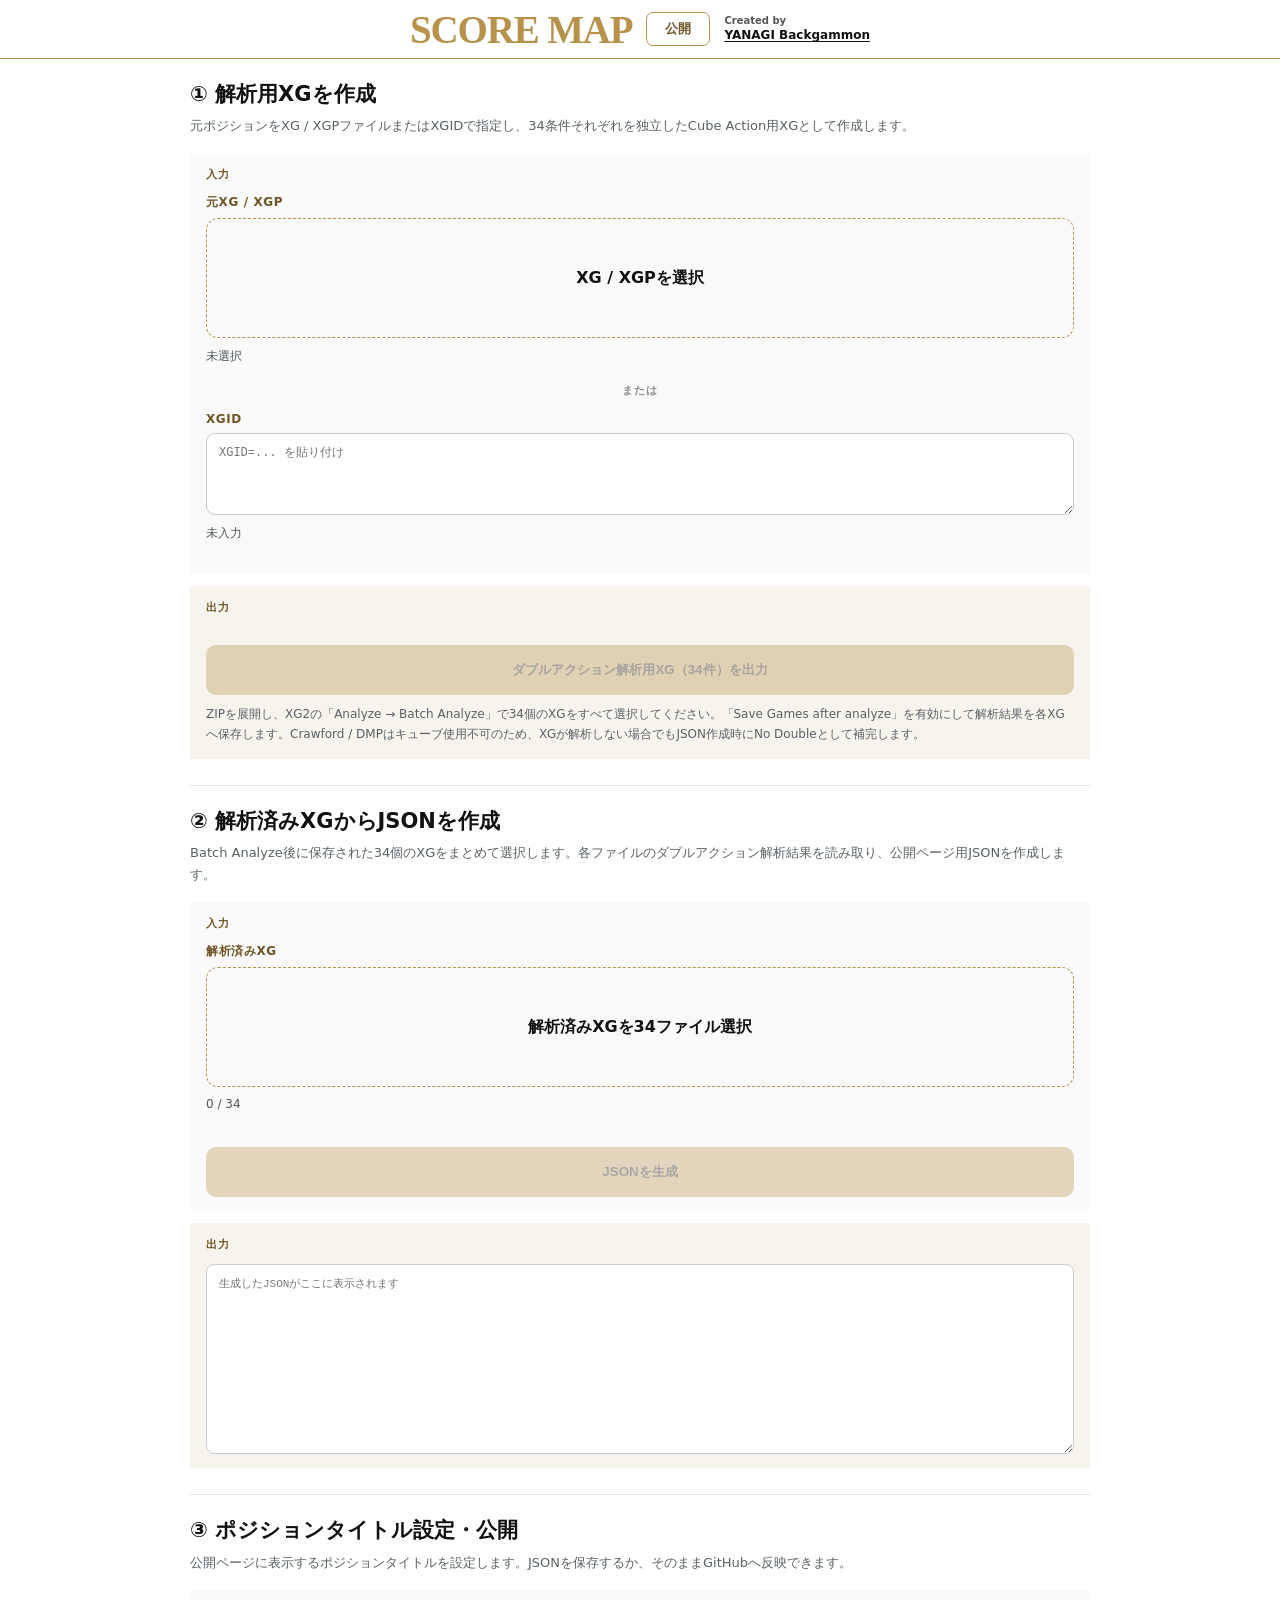
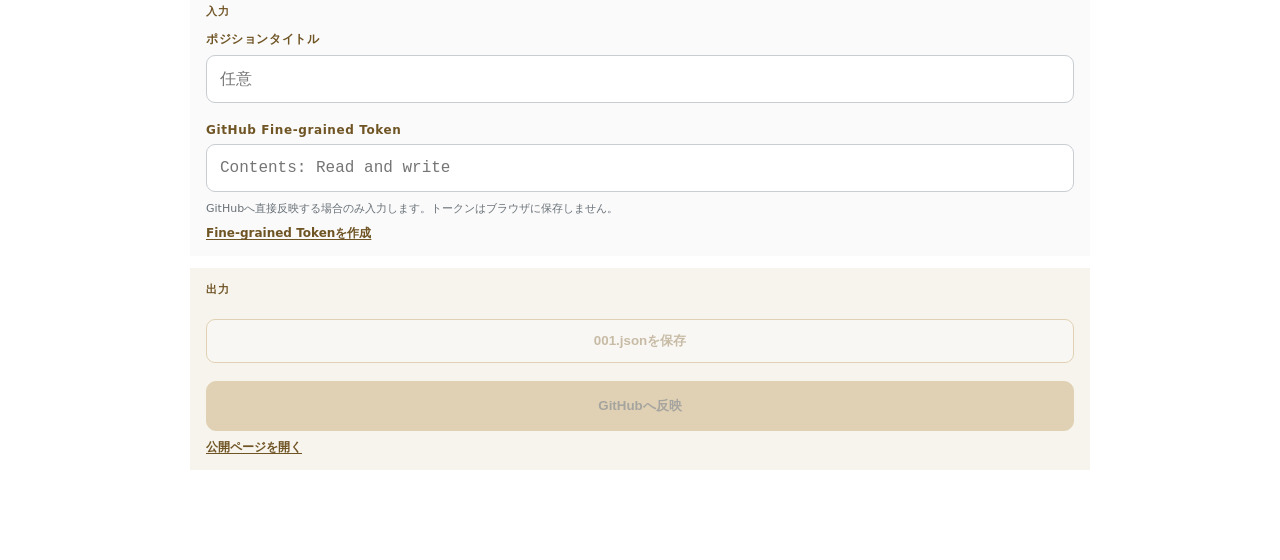
==== import.html @ 4237f1a6 "Add files via upload" ====
<!doctype html>
<html lang="ja">
<head>
  <meta charset="utf-8">
  <meta name="viewport" content="width=device-width,initial-scale=1,viewport-fit=cover">
  <meta name="theme-color" content="#ffffff">
  <title>Score Map | YANAGI Backgammon</title>
  <link rel="stylesheet" href="styles.css?v=17">
</head>
<body>
  <header class="page-header">
    <div class="header-inner">
      <div class="title-group">
        <h1>SCORE MAP</h1>
        <a class="page-switch" href="index.html">公開</a>
        <div class="creator">
          <span>Created by</span>
          <a href="https://yanagibackgammon.github.io/" target="_blank" rel="noopener noreferrer">YANAGI Backgammon</a>
        </div>
      </div>
    </div>
  </header>

  <main class="import-main workflow-main">
    <section class="workflow-step">
      <h2 class="step-title">① 解析用XGを作成</h2>
      <p class="step-description">元ポジションをXG / XGPファイルまたはXGIDで指定し、34条件それぞれを独立したCube Action用XGとして作成します。</p>
      <div class="io-area">
        <div class="io-heading">入力</div>
        <label class="field-label">元XG / XGP</label>
        <div id="drop-zone" class="drop-zone compact-drop" tabindex="0" role="button">
          <strong>XG / XGPを選択</strong>
          <input id="file-input" type="file" accept=".xg,.xgp" hidden>
        </div>
        <div id="file-info" class="file-info">未選択</div>

        <div class="input-or">または</div>

        <label class="field-label" for="xgid-input">XGID</label>
        <textarea id="xgid-input" class="xgid-input" rows="3" spellcheck="false" placeholder="XGID=... を貼り付け"></textarea>
        <div id="xgid-info" class="file-info">未入力</div>
      </div>
      <div class="io-area io-output">
        <div class="io-heading">出力</div>
        <button id="batch-button" class="primary-button" type="button" disabled>ダブルアクション解析用XG（34件）を出力</button>
        <p class="output-note">ZIPを展開し、XG2の「Analyze → Batch Analyze」で34個のXGをすべて選択してください。「Save Games after analyze」を有効にして解析結果を各XGへ保存します。Crawford / DMPはキューブ使用不可のため、XGが解析しない場合でもJSON作成時にNo Doubleとして補完します。</p>
        <p class="import-status" id="batch-status" hidden></p>
      </div>
    </section>

    <section class="workflow-step">
      <h2 class="step-title">② 解析済みXGからJSONを作成</h2>
      <p class="step-description">Batch Analyze後に保存された34個のXGをまとめて選択します。各ファイルのダブルアクション解析結果を読み取り、公開ページ用JSONを作成します。</p>
      <div class="io-area">
        <div class="io-heading">入力</div>
        <label class="field-label">解析済みXG</label>
        <div id="analyzed-zone" class="drop-zone compact-drop" tabindex="0" role="button">
          <strong>解析済みXGを34ファイル選択</strong>
          <input id="analyzed-input" type="file" accept=".xg" multiple hidden>
        </div>
        <div id="analyzed-info" class="file-info">0 / 34</div>
        <button id="json-button" class="primary-button" type="button" disabled>JSONを生成</button>
        <p class="import-status" id="json-status" hidden></p>
      </div>
      <div class="io-area io-output">
        <div class="io-heading">出力</div>
        <textarea id="json-preview" class="json-preview" readonly placeholder="生成したJSONがここに表示されます"></textarea>
      </div>
    </section>

    <section class="workflow-step">
      <h2 class="step-title">③ ポジションタイトル設定・公開</h2>
      <p class="step-description">公開ページに表示するポジションタイトルを設定します。JSONを保存するか、そのままGitHubへ反映できます。</p>
      <div class="io-area">
        <div class="io-heading">入力</div>
        <label class="field-label" for="title-input">ポジションタイトル</label>
        <input id="title-input" class="title-input" type="text" placeholder="任意">

        <label class="field-label" for="github-token">GitHub Fine-grained Token</label>
        <input id="github-token" class="title-input token-input" type="password" autocomplete="off" spellcheck="false" placeholder="Contents: Read and write">
        <p class="token-note">GitHubへ直接反映する場合のみ入力します。トークンはブラウザに保存しません。</p>
        <a class="token-link" href="https://github.com/settings/personal-access-tokens/new?name=Score+Map+Publisher&amp;target_name=yanagibackgammon&amp;expires_in=90&amp;contents=write" target="_blank" rel="noopener noreferrer">Fine-grained Tokenを作成</a>
      </div>
      <div class="io-area io-output">
        <div class="io-heading">出力</div>
        <button id="download-json-button" class="secondary-button" type="button" disabled>001.jsonを保存</button>
        <button id="publish-button" class="primary-button" type="button" disabled>GitHubへ反映</button>
        <p class="import-status" id="publish-status" hidden></p>
        <a id="public-link" class="public-link" href="index.html" hidden>公開ページを開く</a>
      </div>
    </section>
  </main>

  <script src="xg-batch.js?v=18"></script>
  <script src="import.js?v=18"></script>
</body>
</html>
---- styles.css ----
:root {
  --theme:#B7924B;
  --active:#6F5424;
  --black:#000;
  --white:#fff;
  --gray:#d9d9d9;
  --line:#c8cdd1;
  --muted:#6f777d;
  --surface:#fff;
  --soft:#f6f7f8;
}
*{box-sizing:border-box}
html{background:var(--white);-webkit-text-size-adjust:100%}
body{margin:0;min-height:100vh;color:#111;background:var(--white);font-family:Inter,"Noto Sans JP","Yu Gothic",Meiryo,system-ui,sans-serif}
.page-header{position:sticky;top:0;z-index:20;min-height:58px;padding:8px 0;display:flex;align-items:center;justify-content:center;background:#fff;border-bottom:1px solid var(--theme)}
.header-inner{position:relative;width:min(1580px,calc(100% - 32px));min-height:42px;display:flex;align-items:center;justify-content:center}
.title-group{display:inline-flex;align-items:center;gap:14px;white-space:nowrap}
h1{margin:0;color:var(--theme);font-family:Georgia,"Times New Roman",serif;font-size:39px;line-height:1;letter-spacing:-.03em}
.creator{display:flex;flex-direction:column;align-items:flex-start;justify-content:center;line-height:1.1;color:#555;font-size:10px;font-weight:600}
.creator a{margin-top:3px;color:#111;font-size:12px;font-weight:700;text-decoration:underline;text-underline-offset:2px}
.page-switch{display:inline-flex;align-items:center;justify-content:center;min-width:64px;height:34px;padding:0 14px;border:1px solid var(--theme);border-radius:7px;background:#fff;color:var(--active);font-size:13px;font-weight:800;text-decoration:none}
.page-switch:hover{background:#fbf7ef}
main{width:min(1580px,calc(100% - 32px));margin:0 auto;padding:18px 0 48px}
.content-grid{display:grid;grid-template-columns:minmax(360px,.88fr) minmax(720px,1.45fr);gap:16px;align-items:start}
.position-card,.map-card{min-width:0;background:#fff}
.position-card{display:flex;flex-direction:column;margin:0;overflow:hidden}
.position-title{flex:0 0 auto;margin:0 0 6px;padding:0 0 5px;border-bottom:2px solid var(--theme);font-size:22px;font-weight:800;line-height:1.18;color:#111;overflow-wrap:anywhere}
.position-title[hidden]{display:none}
.board-wrap{flex:0 0 auto;min-height:0;padding:0;display:flex;align-items:flex-start;justify-content:center;background:#fff;line-height:0}
.board-wrap svg{display:block;width:100%;height:auto;max-width:760px;background:#fff}
.map-card{display:block;min-width:0;overflow:hidden}
.table-scroll{width:100%;height:100%;overflow-x:auto;padding:0;background:#fff}
.score-table{width:100%;min-width:760px;height:100%;display:grid;grid-template-columns:72px repeat(6,minmax(0,1fr));grid-template-rows:48px repeat(6,minmax(0,1fr));gap:2px;border:0;border-collapse:separate;border-spacing:0;table-layout:fixed}
.score-table thead,.score-table tbody,.score-table tr{display:contents}
.score-table th,.score-table td{min-width:0;min-height:0;border:1px solid #c8cdd1;text-align:center;vertical-align:middle;padding:4px;display:flex;align-items:center;justify-content:center;overflow:hidden}
.score-table thead th{font-size:13px;font-weight:800}
.score-table th.corner{background:#fff;color:#111}
.score-table th.white-axis{background:#fff;color:#111;font-size:13px;font-weight:800}
.score-table th.black-axis{background:#000;color:#fff;font-size:13px;font-weight:800;line-height:1.05}

.axis-label{display:block}
.axis-label-mobile{display:none}
.score-cell{position:relative;background:#fafafa;color:#111;font-size:14px;font-weight:700;transition:background .15s ease}
.score-cell .move{display:block;line-height:1.2;overflow-wrap:anywhere}
.score-cell.empty .move{color:#9aa0a5;font-weight:500}
.score-cell.invalid{background:#f2f3f4;color:#a4a9ad;background-image:linear-gradient(135deg,transparent 49%,#c7ccd0 50%,transparent 51%)}
.score-cell.invalid .invalid-label{position:absolute;left:3px;right:3px;z-index:1;color:#4c5358;font-size:9px;font-weight:900;line-height:1;letter-spacing:.01em;white-space:nowrap;text-shadow:0 1px 0 #fff}
.score-cell.invalid .invalid-label.top{top:4px}
.score-cell.invalid .invalid-label.bottom{bottom:4px}
.score-cell[data-move]{cursor:default}
.legend{display:flex;flex-wrap:wrap;gap:8px 14px;padding:10px 0 0}
.legend:empty{display:none}
.legend-item{display:inline-flex;align-items:center;gap:6px;font-size:12px;color:#444b50}
.legend-swatch{width:14px;height:14px;border:1px solid rgba(0,0,0,.2);border-radius:3px}
.import-main{width:min(900px,calc(100% - 24px));display:block}
.import-card{padding:18px 0;background:#fff}
.field-label{display:block;margin:0 0 7px;color:var(--active);font-size:12px;font-weight:800;letter-spacing:.05em}
.title-input{width:100%;height:48px;margin-bottom:20px;padding:0 13px;border:1px solid var(--line);border-radius:9px;background:#fff;color:#111;font:inherit;outline:none}
.title-input:focus{border-color:var(--theme);box-shadow:0 0 0 2px rgba(183,146,75,.12)}
.drop-zone{min-height:180px;border:1px dashed var(--theme);border-radius:12px;display:flex;flex-direction:column;align-items:center;justify-content:center;gap:8px;padding:24px;text-align:center;cursor:pointer;background:#fafafa}
.drop-zone.is-dragging{background:#f6f0e5;border-style:solid}
.drop-zone span{color:#70787e;font-size:12px}
.file-info{margin:10px 0 18px;color:#50575c;font-size:12px}
.primary-button{width:100%;height:50px;margin-top:18px;border:1px solid var(--theme);border-radius:10px;background:var(--theme);color:#111;font-weight:900;cursor:pointer}
.primary-button:disabled{opacity:.35;cursor:not-allowed}
.import-status{margin:12px 0 0;color:#70787e;font-size:12px;text-align:center}
@media(min-width:1101px){
  .position-card{height:auto}
  .map-card{height:auto}
  .board-wrap svg{max-height:none;object-fit:contain}
}
@media(max-width:1100px){
  main{width:min(980px,calc(100% - 24px))}
  .content-grid{display:block}
  .position-card{margin-bottom:14px}
  .position-title{margin-bottom:5px}
  .board-wrap svg{width:min(100%,780px)}
  .score-table{height:auto;grid-template-rows:48px repeat(6,76px)}
}

@media(max-width:900px){
  .table-scroll{padding:0 8px;overflow-x:hidden}
  .score-table{width:100%;min-width:0;grid-template-columns:36px repeat(6,minmax(0,1fr));gap:1px}
  .score-table th,.score-table td{min-width:0}
  .axis-label-desktop{display:none}
  .axis-label-mobile{display:block}
}
@media(max-width:720px){
  .header-inner{width:calc(100% - 16px)}
  .page-switch{min-width:52px;height:30px;padding:0 10px;font-size:12px}
  h1{font-size:31px}
  .title-group{gap:10px}
  .creator{font-size:9px}.creator a{font-size:11px}
  main{width:100%;padding-top:10px}
  .position-card{padding:0 8px}
  .position-title{margin-bottom:6px;padding-bottom:5px;font-size:19px}
  .board-wrap{padding:0}
  .table-scroll{padding:0 8px;overflow-x:hidden}
  .score-table{width:100%;min-width:0;grid-template-columns:36px repeat(6,minmax(0,1fr));grid-template-rows:40px repeat(6,60px);gap:1px}
  .score-table th,.score-table td{padding:2px;min-width:0}
  .score-table thead th,.score-table th.white-axis,.score-table th.black-axis{font-size:11px;line-height:1}
  .score-cell{font-size:11px}
  .score-cell .move{font-size:11px;line-height:1.1;overflow-wrap:anywhere;word-break:break-word}
  .axis-label-desktop{display:none}
  .axis-label-mobile{display:block}
  .score-cell.invalid .invalid-label{font-size:7px;letter-spacing:-.02em}
  .legend{padding:10px 8px 0}
  .import-main{width:calc(100% - 16px)}.import-card{padding:12px 0}
}

.workflow-main{padding-bottom:64px}
.workflow-step{padding:22px 0 26px;border-bottom:1px solid #e4e6e8}
.workflow-step:first-child{padding-top:4px}
.workflow-step:last-child{border-bottom:0}
.step-title{margin:0 0 7px;color:#111;font-size:21px;line-height:1.3;font-weight:900}
.step-description{margin:0 0 16px;color:#596167;font-size:13px;line-height:1.7}
.io-area{margin-top:12px;padding:14px 16px;background:#fafafa}
.io-output{background:#f7f4ed}
.io-heading{margin:0 0 12px;color:var(--active);font-size:11px;font-weight:900;letter-spacing:.12em}
.compact-drop{min-height:120px}
.json-preview{display:block;width:100%;height:190px;resize:vertical;padding:11px 12px;border:1px solid var(--line);border-radius:8px;background:#fff;color:#222;font:11px/1.55 Consolas,"SFMono-Regular",monospace;outline:none}
.secondary-button{width:100%;height:44px;margin-top:10px;border:1px solid var(--theme);border-radius:9px;background:#fff;color:var(--active);font-weight:900;cursor:pointer}
.secondary-button:disabled{opacity:.35;cursor:not-allowed}
.token-input{margin-bottom:8px;font-family:Consolas,"SFMono-Regular",monospace}
.token-note{margin:0;color:#687076;font-size:11px;line-height:1.6}
.token-link,.public-link{display:inline-block;margin-top:8px;color:var(--active);font-size:12px;font-weight:800;text-underline-offset:2px}
.import-status.is-error{color:#a12622!important}
.workflow-step code{font-family:Consolas,"SFMono-Regular",monospace;font-size:.94em}
@media(max-width:720px){
  .workflow-step{padding:18px 8px 22px}
  .workflow-step:first-child{padding-top:2px}
  .step-title{font-size:18px}
  .step-description{font-size:12px}
  .io-area{padding:12px}
  .drop-zone{min-height:130px;padding:18px}
  .compact-drop{min-height:105px}
  .json-preview{height:160px}
}
.input-or{margin:14px 0;color:#8a9095;font-size:11px;font-weight:800;text-align:center;letter-spacing:.08em}
.xgid-input{display:block;width:100%;min-height:82px;resize:vertical;padding:10px 12px;border:1px solid var(--line);border-radius:9px;background:#fff;color:#111;font:12px/1.5 Consolas,"SFMono-Regular",monospace;outline:none}
.xgid-input:focus{border-color:var(--theme);box-shadow:0 0 0 2px rgba(183,146,75,.12)}
.output-note{margin:10px 0 0;color:#596167;font-size:12px;line-height:1.65}
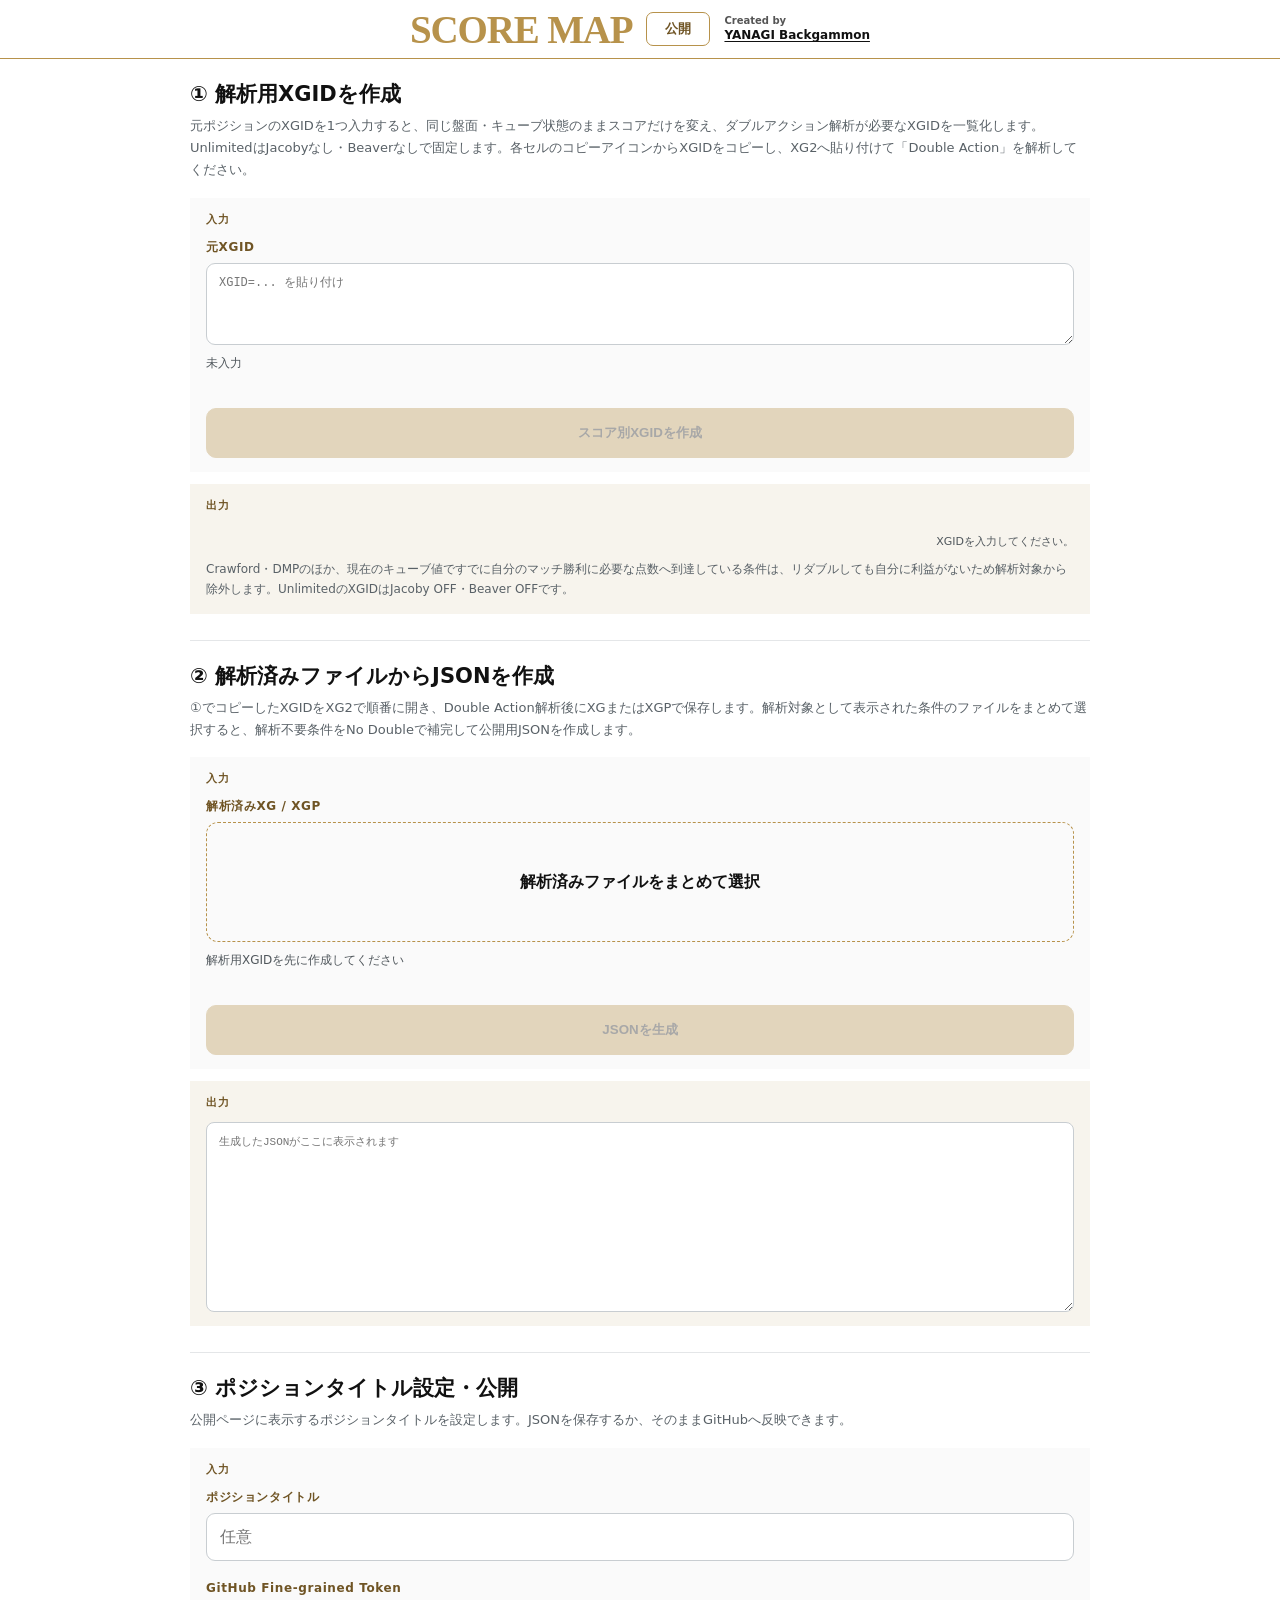
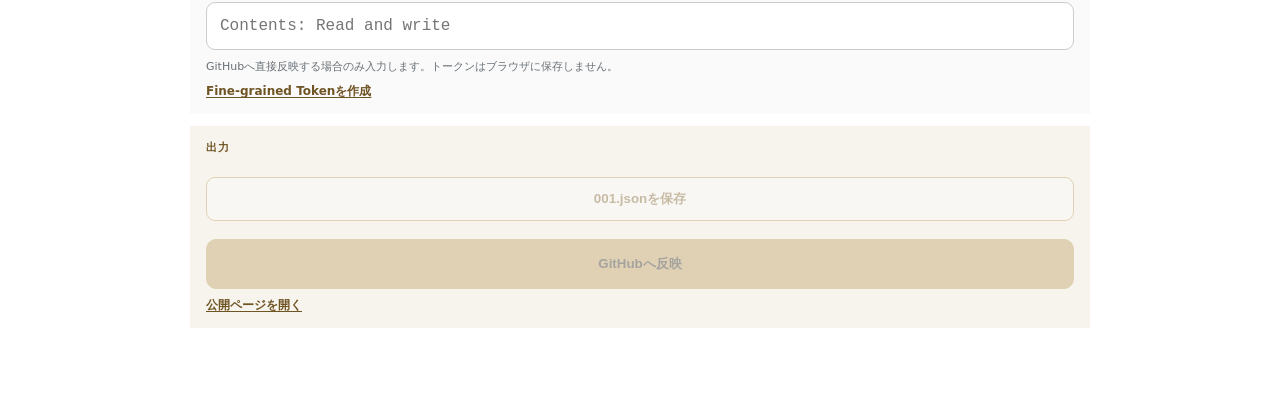
==== commit 85098497: "Add files via upload" ====
--- a/import.html
+++ b/import.html
@@ -5,7 +5,7 @@
   <meta name="viewport" content="width=device-width,initial-scale=1,viewport-fit=cover">
   <meta name="theme-color" content="#ffffff">
   <title>Score Map | YANAGI Backgammon</title>
-  <link rel="stylesheet" href="styles.css?v=17">
+  <link rel="stylesheet" href="styles.css?v=19">
 </head>
 <body>
   <header class="page-header">
@@ -23,42 +23,37 @@
 
   <main class="import-main workflow-main">
     <section class="workflow-step">
-      <h2 class="step-title">① 解析用XGを作成</h2>
-      <p class="step-description">元ポジションをXG / XGPファイルまたはXGIDで指定し、34条件それぞれを独立したCube Action用XGとして作成します。</p>
+      <h2 class="step-title">① 解析用XGIDを作成</h2>
+      <p class="step-description">元ポジションのXGIDを1つ入力すると、同じ盤面・キューブ状態のままスコアだけを変え、ダブルアクション解析が必要なXGIDを一覧化します。UnlimitedはJacobyなし・Beaverなしで固定します。各セルのコピーアイコンからXGIDをコピーし、XG2へ貼り付けて「Double Action」を解析してください。</p>
       <div class="io-area">
         <div class="io-heading">入力</div>
-        <label class="field-label">元XG / XGP</label>
-        <div id="drop-zone" class="drop-zone compact-drop" tabindex="0" role="button">
-          <strong>XG / XGPを選択</strong>
-          <input id="file-input" type="file" accept=".xg,.xgp" hidden>
-        </div>
-        <div id="file-info" class="file-info">未選択</div>
-
-        <div class="input-or">または</div>
-
-        <label class="field-label" for="xgid-input">XGID</label>
+        <label class="field-label" for="xgid-input">元XGID</label>
         <textarea id="xgid-input" class="xgid-input" rows="3" spellcheck="false" placeholder="XGID=... を貼り付け"></textarea>
         <div id="xgid-info" class="file-info">未入力</div>
+        <button id="xgid-generate-button" class="primary-button" type="button" disabled>スコア別XGIDを作成</button>
+        <p class="import-status" id="xgid-status" hidden></p>
       </div>
       <div class="io-area io-output">
         <div class="io-heading">出力</div>
-        <button id="batch-button" class="primary-button" type="button" disabled>ダブルアクション解析用XG（34件）を出力</button>
-        <p class="output-note">ZIPを展開し、XG2の「Analyze → Batch Analyze」で34個のXGをすべて選択してください。「Save Games after analyze」を有効にして解析結果を各XGへ保存します。Crawford / DMPはキューブ使用不可のため、XGが解析しない場合でもJSON作成時にNo Doubleとして補完します。</p>
-        <p class="import-status" id="batch-status" hidden></p>
+        <div class="xgid-map-wrap">
+          <table id="xgid-score-table" class="xgid-score-table" aria-label="Score Map XGID copy table"></table>
+        </div>
+        <div class="xgid-map-summary" id="xgid-map-summary">XGIDを入力してください。</div>
+        <p class="output-note">Crawford・DMPのほか、現在のキューブ値ですでに自分のマッチ勝利に必要な点数へ到達している条件は、リダブルしても自分に利益がないため解析対象から除外します。UnlimitedのXGIDはJacoby OFF・Beaver OFFです。</p>
       </div>
     </section>
 
     <section class="workflow-step">
-      <h2 class="step-title">② 解析済みXGからJSONを作成</h2>
-      <p class="step-description">Batch Analyze後に保存された34個のXGをまとめて選択します。各ファイルのダブルアクション解析結果を読み取り、公開ページ用JSONを作成します。</p>
+      <h2 class="step-title">② 解析済みファイルからJSONを作成</h2>
+      <p class="step-description">①でコピーしたXGIDをXG2で順番に開き、Double Action解析後にXGまたはXGPで保存します。解析対象として表示された条件のファイルをまとめて選択すると、解析不要条件をNo Doubleで補完して公開用JSONを作成します。</p>
       <div class="io-area">
         <div class="io-heading">入力</div>
-        <label class="field-label">解析済みXG</label>
+        <label class="field-label">解析済みXG / XGP</label>
         <div id="analyzed-zone" class="drop-zone compact-drop" tabindex="0" role="button">
-          <strong>解析済みXGを34ファイル選択</strong>
-          <input id="analyzed-input" type="file" accept=".xg" multiple hidden>
+          <strong>解析済みファイルをまとめて選択</strong>
+          <input id="analyzed-input" type="file" accept=".xg,.xgp" multiple hidden>
         </div>
-        <div id="analyzed-info" class="file-info">0 / 34</div>
+        <div id="analyzed-info" class="file-info">解析用XGIDを先に作成してください</div>
         <button id="json-button" class="primary-button" type="button" disabled>JSONを生成</button>
         <p class="import-status" id="json-status" hidden></p>
       </div>
@@ -91,7 +86,7 @@
     </section>
   </main>
 
-  <script src="xg-batch.js?v=18"></script>
-  <script src="import.js?v=18"></script>
+  <script src="xg-batch.js?v=19"></script>
+  <script src="import.js?v=19"></script>
 </body>
 </html>
--- a/styles.css
+++ b/styles.css
@@ -140,3 +140,27 @@
 .xgid-input{display:block;width:100%;min-height:82px;resize:vertical;padding:10px 12px;border:1px solid var(--line);border-radius:9px;background:#fff;color:#111;font:12px/1.5 Consolas,"SFMono-Regular",monospace;outline:none}
 .xgid-input:focus{border-color:var(--theme);box-shadow:0 0 0 2px rgba(183,146,75,.12)}
 .output-note{margin:10px 0 0;color:#596167;font-size:12px;line-height:1.65}
+
+/* v19: compact score-by-score XGID copy map */
+.xgid-map-wrap{width:100%;overflow:hidden;background:#fff}
+.xgid-score-table{width:100%;border-collapse:separate;border-spacing:1px;table-layout:fixed;background:#fff}
+.xgid-score-table th,.xgid-score-table td{height:44px;padding:0;border:1px solid #c8cdd1;text-align:center;vertical-align:middle}
+.xgid-score-table .xgid-corner{width:42px;background:#fff}
+.xgid-score-table .xgid-white-axis{background:#fff;color:#111;font-size:11px;font-weight:900}
+.xgid-score-table .xgid-black-axis{width:42px;background:#000;color:#fff;font-size:11px;font-weight:900}
+.xgid-cell{position:relative;background:#fafafa}
+.xgid-cell.invalid{background:#f2f3f4;background-image:linear-gradient(135deg,transparent 49%,#c7ccd0 50%,transparent 51%)}
+.xgid-cell.excluded{background:#f5f6f7;color:#a5abb0;font-size:15px;font-weight:700}
+.xgid-copy{width:100%;height:100%;display:flex;align-items:center;justify-content:center;border:0;background:transparent;color:var(--active);cursor:pointer}
+.xgid-copy:hover{background:#f6f0e5}
+.xgid-copy:focus-visible{outline:2px solid var(--theme);outline-offset:-3px}
+.xgid-copy svg{width:18px;height:18px;fill:none;stroke:currentColor;stroke-width:1.8;stroke-linecap:round;stroke-linejoin:round}
+.xgid-copy.copied{background:#efe5d2;color:#3f602f}
+.xgid-map-summary{margin-top:9px;color:#50575c;font-size:11px;line-height:1.5;text-align:right}
+@media(max-width:720px){
+  .xgid-score-table th,.xgid-score-table td{height:38px}
+  .xgid-score-table .xgid-corner,.xgid-score-table .xgid-black-axis{width:34px}
+  .xgid-score-table .xgid-white-axis,.xgid-score-table .xgid-black-axis{font-size:10px}
+  .xgid-copy svg{width:16px;height:16px}
+  .xgid-map-summary{text-align:left}
+}
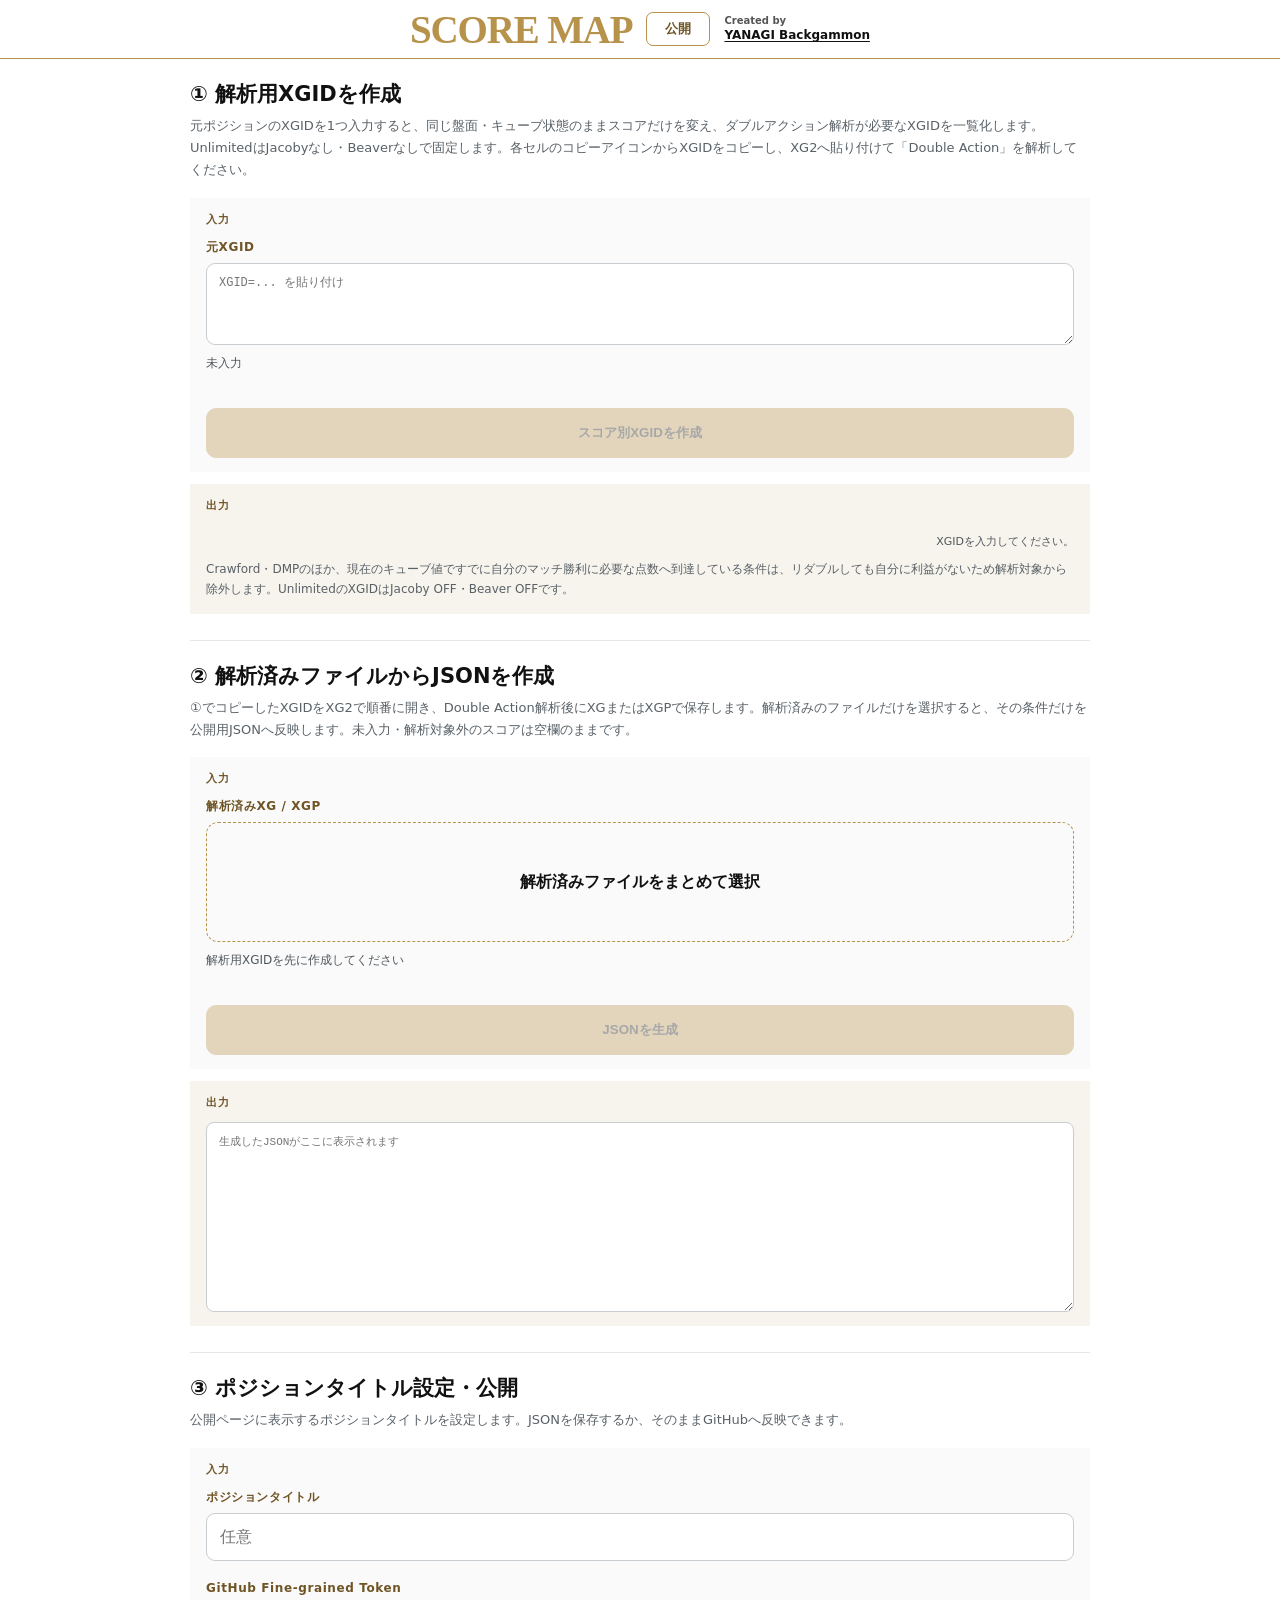
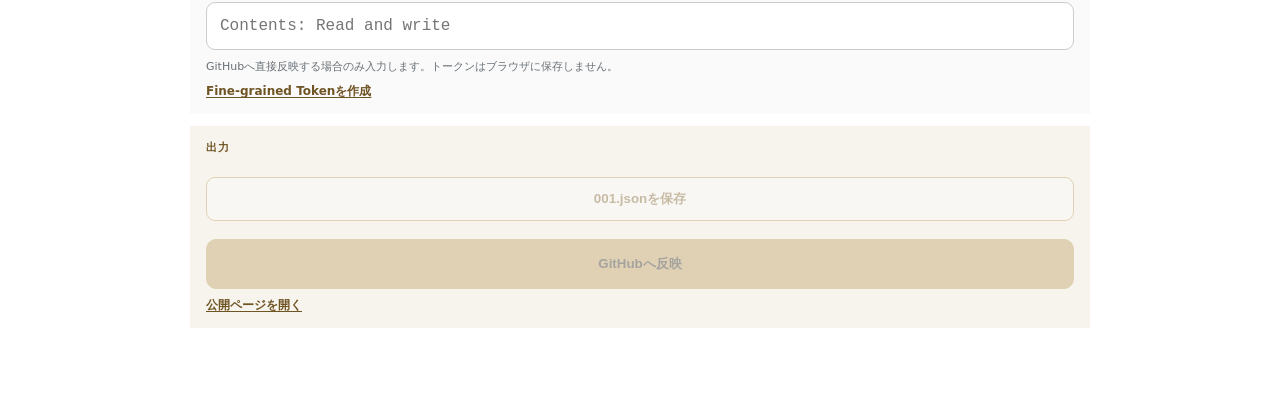
==== commit cd7cf622: "Add files via upload" ====
--- a/import.html
+++ b/import.html
@@ -5,7 +5,7 @@
   <meta name="viewport" content="width=device-width,initial-scale=1,viewport-fit=cover">
   <meta name="theme-color" content="#ffffff">
   <title>Score Map | YANAGI Backgammon</title>
-  <link rel="stylesheet" href="styles.css?v=19">
+  <link rel="stylesheet" href="styles.css?v=21">
 </head>
 <body>
   <header class="page-header">
@@ -45,7 +45,7 @@
 
     <section class="workflow-step">
       <h2 class="step-title">② 解析済みファイルからJSONを作成</h2>
-      <p class="step-description">①でコピーしたXGIDをXG2で順番に開き、Double Action解析後にXGまたはXGPで保存します。解析対象として表示された条件のファイルをまとめて選択すると、解析不要条件をNo Doubleで補完して公開用JSONを作成します。</p>
+      <p class="step-description">①でコピーしたXGIDをXG2で順番に開き、Double Action解析後にXGまたはXGPで保存します。解析済みのファイルだけを選択すると、その条件だけを公開用JSONへ反映します。未入力・解析対象外のスコアは空欄のままです。</p>
       <div class="io-area">
         <div class="io-heading">入力</div>
         <label class="field-label">解析済みXG / XGP</label>
@@ -86,7 +86,7 @@
     </section>
   </main>
 
-  <script src="xg-batch.js?v=19"></script>
-  <script src="import.js?v=19"></script>
+  <script src="xg-batch.js?v=21"></script>
+  <script src="import.js?v=21"></script>
 </body>
 </html>
--- a/styles.css
+++ b/styles.css
@@ -164,3 +164,11 @@
   .xgid-copy svg{width:16px;height:16px}
   .xgid-map-summary{text-align:left}
 }
+
+/* v20: cells without a record/input have no outer border */
+.score-cell.empty,
+.score-cell.invalid,
+.xgid-cell.excluded,
+.xgid-cell.invalid{
+  border-color:transparent;
+}
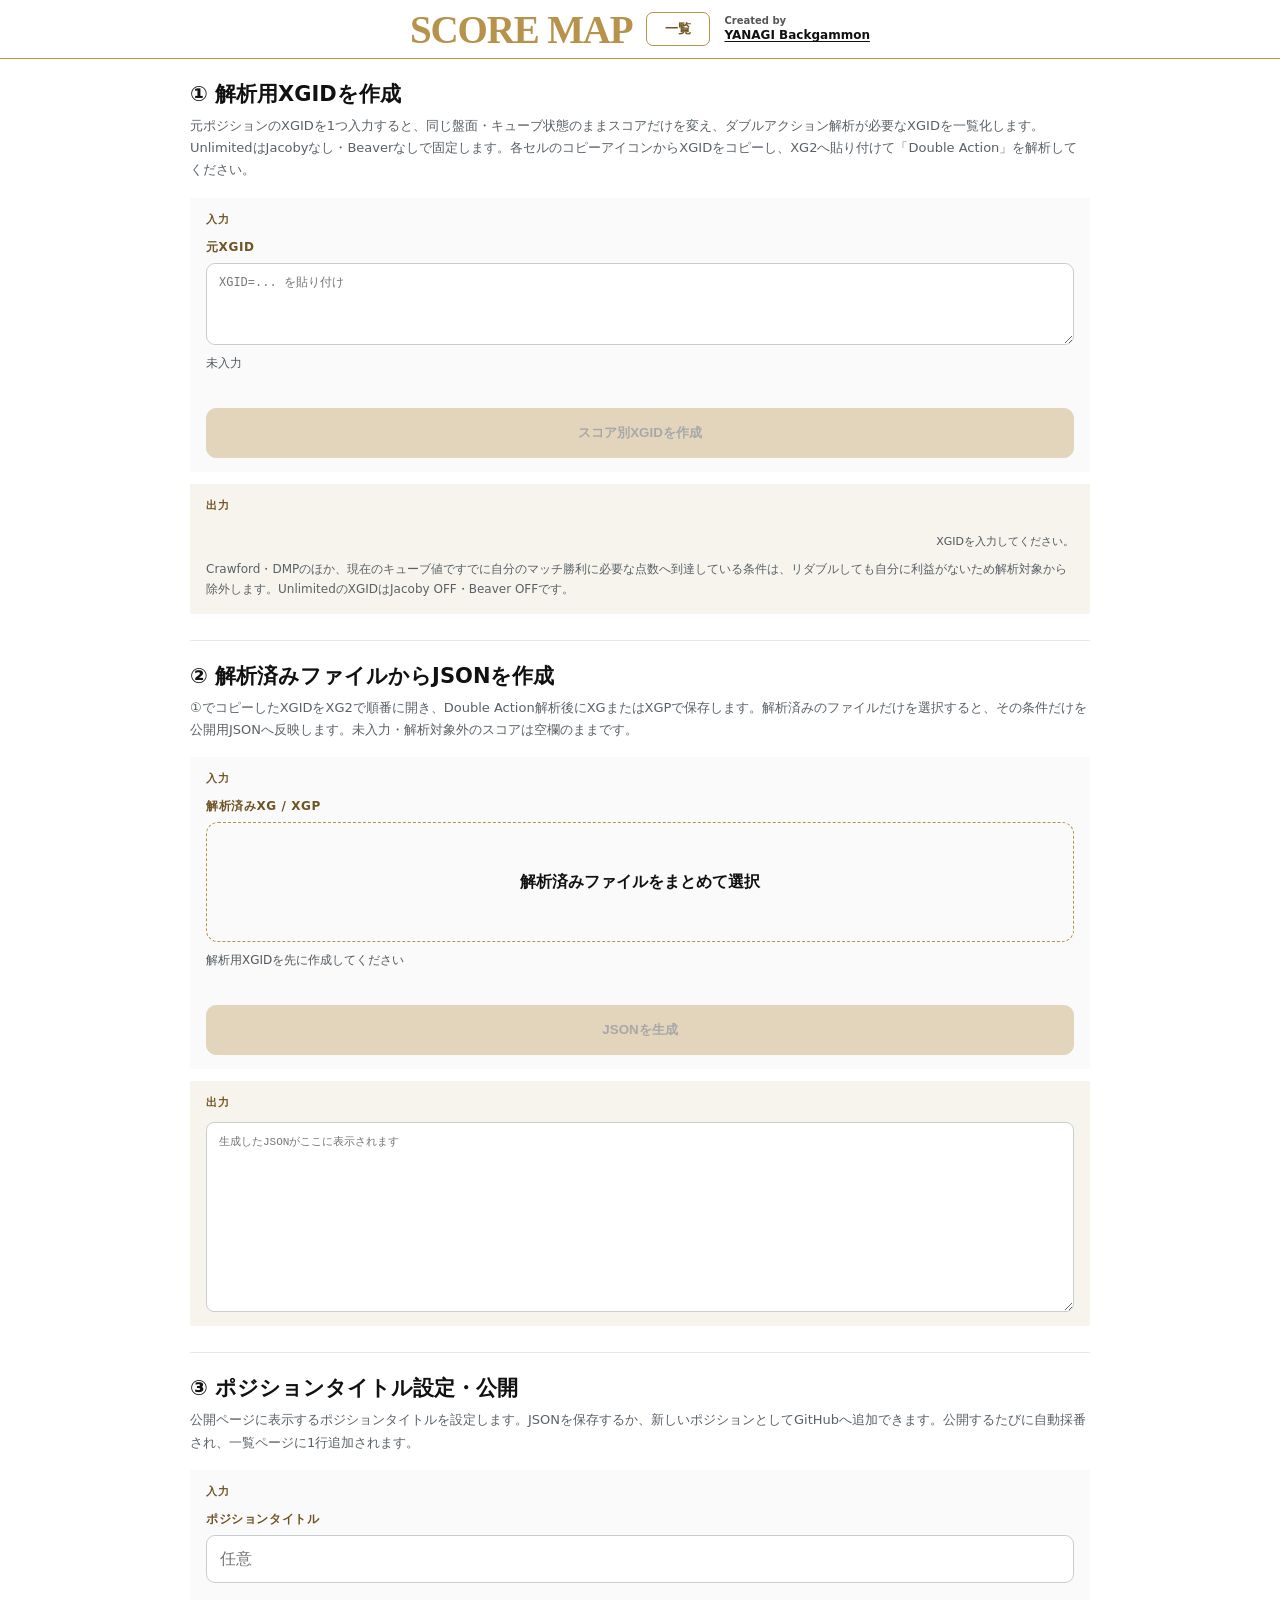
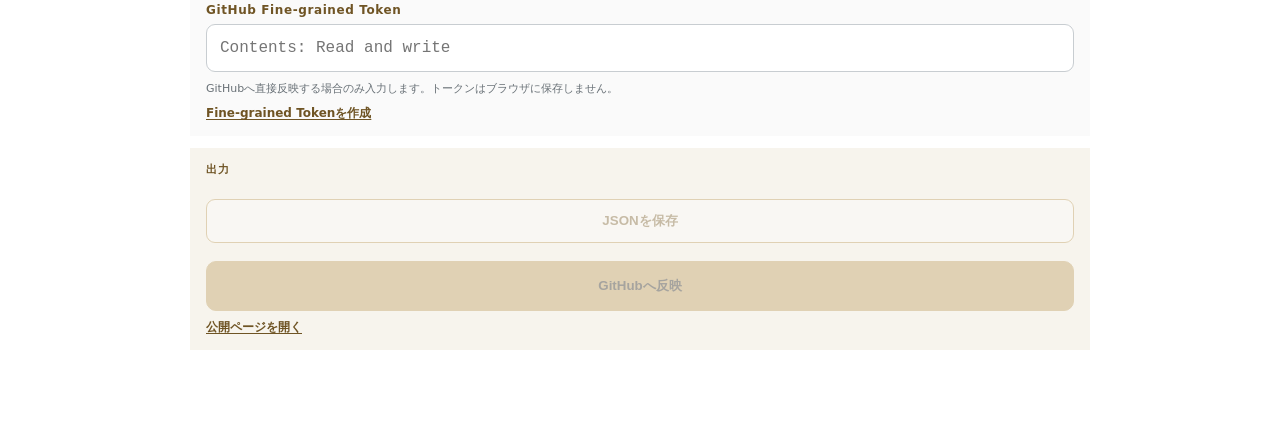
==== commit e19d5c27: "Add files via upload" ====
--- a/import.html
+++ b/import.html
@@ -5,14 +5,14 @@
   <meta name="viewport" content="width=device-width,initial-scale=1,viewport-fit=cover">
   <meta name="theme-color" content="#ffffff">
   <title>Score Map | YANAGI Backgammon</title>
-  <link rel="stylesheet" href="styles.css?v=21">
+  <link rel="stylesheet" href="styles.css?v=24">
 </head>
 <body>
   <header class="page-header">
     <div class="header-inner">
       <div class="title-group">
         <h1>SCORE MAP</h1>
-        <a class="page-switch" href="index.html">公開</a>
+        <a class="page-switch" href="index.html">一覧</a>
         <div class="creator">
           <span>Created by</span>
           <a href="https://yanagibackgammon.github.io/" target="_blank" rel="noopener noreferrer">YANAGI Backgammon</a>
@@ -65,7 +65,7 @@
 
     <section class="workflow-step">
       <h2 class="step-title">③ ポジションタイトル設定・公開</h2>
-      <p class="step-description">公開ページに表示するポジションタイトルを設定します。JSONを保存するか、そのままGitHubへ反映できます。</p>
+      <p class="step-description">公開ページに表示するポジションタイトルを設定します。JSONを保存するか、新しいポジションとしてGitHubへ追加できます。公開するたびに自動採番され、一覧ページに1行追加されます。</p>
       <div class="io-area">
         <div class="io-heading">入力</div>
         <label class="field-label" for="title-input">ポジションタイトル</label>
@@ -78,7 +78,7 @@
       </div>
       <div class="io-area io-output">
         <div class="io-heading">出力</div>
-        <button id="download-json-button" class="secondary-button" type="button" disabled>001.jsonを保存</button>
+        <button id="download-json-button" class="secondary-button" type="button" disabled>JSONを保存</button>
         <button id="publish-button" class="primary-button" type="button" disabled>GitHubへ反映</button>
         <p class="import-status" id="publish-status" hidden></p>
         <a id="public-link" class="public-link" href="index.html" hidden>公開ページを開く</a>
@@ -86,7 +86,7 @@
     </section>
   </main>
 
-  <script src="xg-batch.js?v=21"></script>
-  <script src="import.js?v=21"></script>
+  <script src="xg-batch.js?v=24"></script>
+  <script src="import.js?v=24"></script>
 </body>
 </html>
--- a/styles.css
+++ b/styles.css
@@ -172,3 +172,42 @@
 .xgid-cell.invalid{
   border-color:transparent;
 }
+
+/* v23: best action + compact error/blunder alternative */
+.score-cell{flex-direction:column;gap:4px}
+.score-cell .move{flex:0 0 auto}
+.score-cell .error-line{display:flex;align-items:baseline;justify-content:center;gap:5px;max-width:100%;color:rgba(17,17,17,.68);font-size:10px;font-weight:600;line-height:1.15;white-space:nowrap}
+.score-cell .error-action{overflow:hidden;text-overflow:ellipsis}
+.score-cell .error-value{flex:0 0 auto;font-variant-numeric:tabular-nums}
+@media(max-width:720px){
+  .score-cell{gap:3px}
+  .score-cell .error-line{gap:3px;font-size:8px;line-height:1.05}
+}
+
+/* v24: automatic cube label */
+.score-cell .automatic-label{display:block;flex:0 0 auto;margin-bottom:-1px;color:rgba(17,17,17,.58);font-size:9px;font-weight:800;line-height:1;letter-spacing:.02em}
+.score-cell.automatic{gap:3px}
+@media(max-width:720px){
+  .score-cell .automatic-label{font-size:7px;line-height:1}
+  .score-cell.automatic{gap:2px}
+}
+
+/* v24: root position list */
+.list-main{width:min(980px,calc(100% - 32px));padding-top:24px}
+.list-title{margin:0 0 12px;padding-bottom:8px;border-bottom:2px solid var(--theme);font-size:20px;font-weight:900;line-height:1.2}
+.position-list{border-top:1px solid #e1e4e6}
+.position-list-row{min-height:52px;padding:0 14px;display:flex;align-items:center;justify-content:space-between;gap:16px;border-bottom:1px solid #e1e4e6;color:#111;text-decoration:none;background:#fff}
+.position-list-row:hover{background:#faf8f3}
+.position-list-name{min-width:0;font-size:14px;font-weight:800;overflow-wrap:anywhere}
+.position-list-arrow{flex:0 0 auto;color:var(--theme);font-size:25px;font-weight:400;line-height:1}
+.position-list-status{margin:18px 0 0;color:#737b80;font-size:12px;text-align:center}
+@media(max-width:720px){
+  .title-group{gap:6px}
+  h1{font-size:29px}
+  .page-switch{min-width:44px;height:29px;padding:0 7px;font-size:11px}
+  .creator{font-size:8px}.creator a{font-size:10px}
+  .list-main{width:calc(100% - 16px);padding-top:16px}
+  .list-title{font-size:18px}
+  .position-list-row{min-height:48px;padding:0 10px}
+  .position-list-name{font-size:13px}
+}
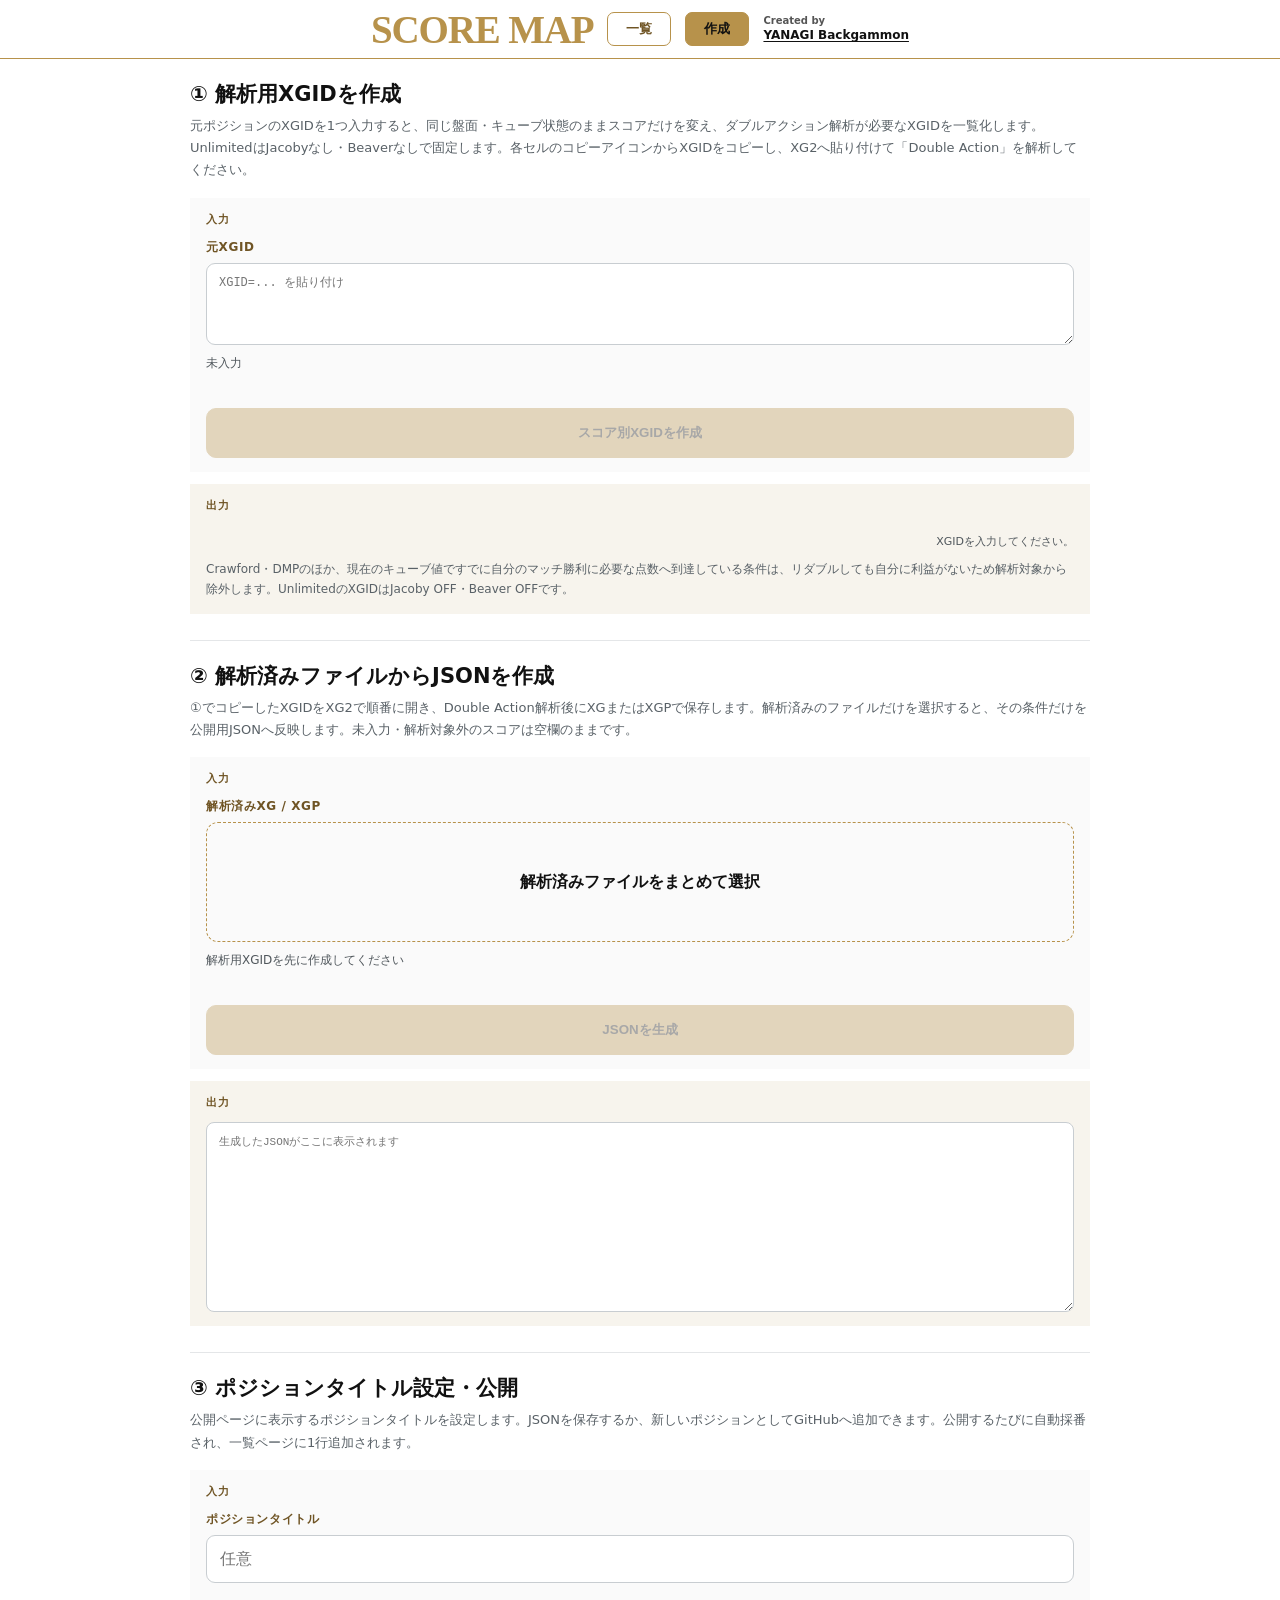
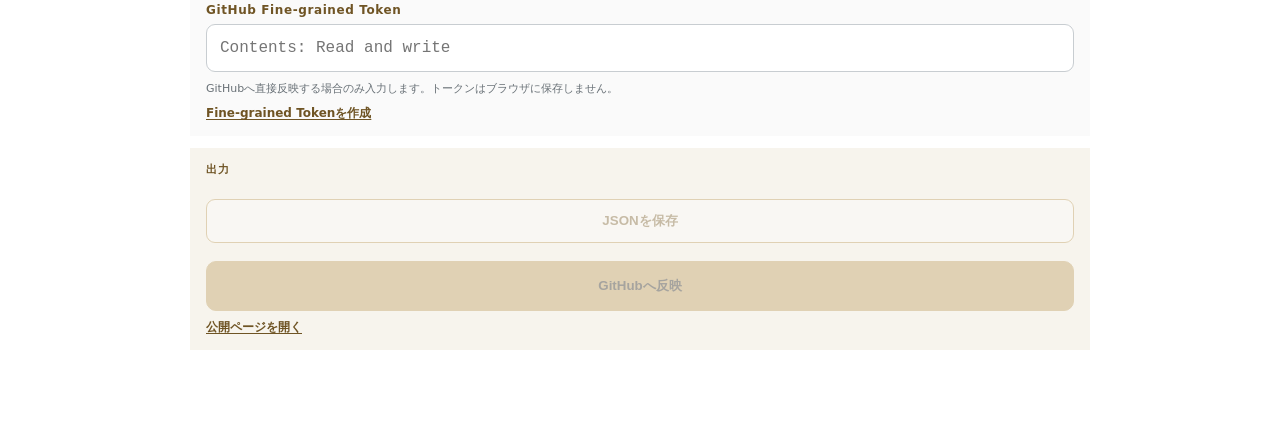
==== commit b1a66292: "Add files via upload" ====
--- a/import.html
+++ b/import.html
@@ -5,7 +5,7 @@
   <meta name="viewport" content="width=device-width,initial-scale=1,viewport-fit=cover">
   <meta name="theme-color" content="#ffffff">
   <title>Score Map | YANAGI Backgammon</title>
-  <link rel="stylesheet" href="styles.css?v=24">
+  <link rel="stylesheet" href="styles.css?v=25">
 </head>
 <body>
   <header class="page-header">
@@ -13,6 +13,7 @@
       <div class="title-group">
         <h1>SCORE MAP</h1>
         <a class="page-switch" href="index.html">一覧</a>
+        <a class="page-switch is-active" href="import.html" aria-current="page">作成</a>
         <div class="creator">
           <span>Created by</span>
           <a href="https://yanagibackgammon.github.io/" target="_blank" rel="noopener noreferrer">YANAGI Backgammon</a>
--- a/styles.css
+++ b/styles.css
@@ -20,6 +20,8 @@
 .creator a{margin-top:3px;color:#111;font-size:12px;font-weight:700;text-decoration:underline;text-underline-offset:2px}
 .page-switch{display:inline-flex;align-items:center;justify-content:center;min-width:64px;height:34px;padding:0 14px;border:1px solid var(--theme);border-radius:7px;background:#fff;color:var(--active);font-size:13px;font-weight:800;text-decoration:none}
 .page-switch:hover{background:#fbf7ef}
+.page-switch.is-active,.page-switch[aria-current="page"]{background:var(--theme);color:#111;border-color:var(--theme)}
+.page-switch.is-active:hover,.page-switch[aria-current="page"]:hover{background:var(--theme)}
 main{width:min(1580px,calc(100% - 32px));margin:0 auto;padding:18px 0 48px}
 .content-grid{display:grid;grid-template-columns:minmax(360px,.88fr) minmax(720px,1.45fr);gap:16px;align-items:start}
 .position-card,.map-card{min-width:0;background:#fff}
